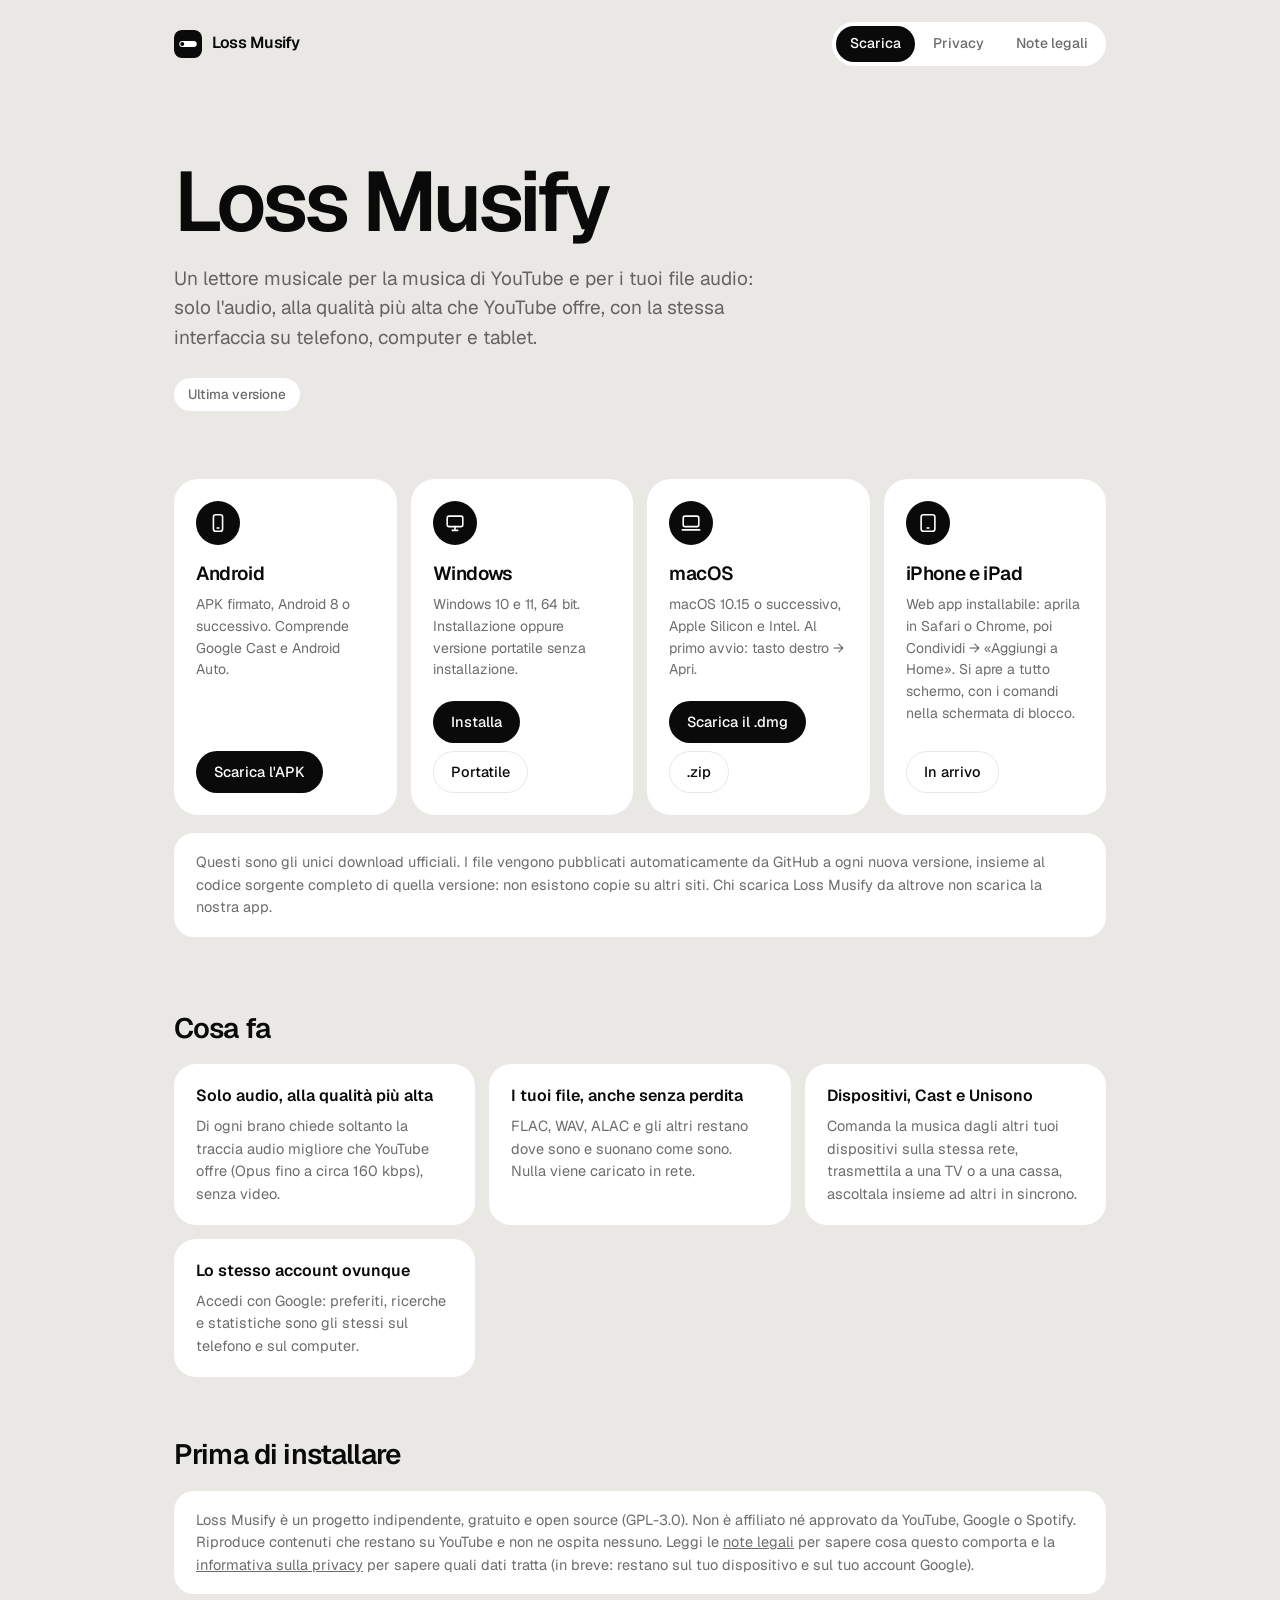
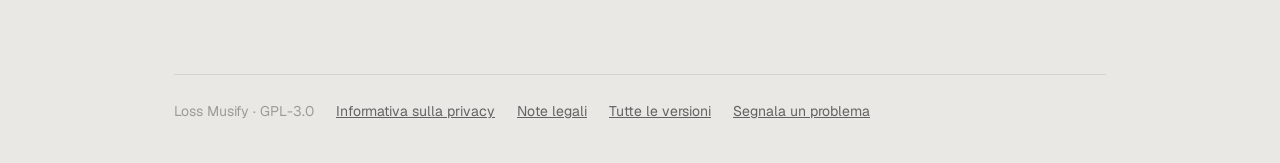
==== index.html @ 11bbf7fd "Sito pubblico: download, informativa sulla privacy, note legali Co-Authored-By: Claude Opus 5.5 <nor" ====
<!doctype html>
<html lang="it">
  <head>
    <meta charset="utf-8" />
    <meta name="viewport" content="width=device-width, initial-scale=1" />
    <title>Loss Musify — scarica</title>
    <meta name="description" content="Loss Musify per Android, Windows, macOS e iPhone. Download ufficiali, solo da GitHub." />
    <link rel="icon" href="assets/favicon-32.png" />
    <link rel="apple-touch-icon" href="assets/apple-touch-icon.png" />
    <link rel="stylesheet" href="assets/site.css" />
  </head>
  <body>
    <div class="wrap">
      <header class="bar">
        <a class="brand" href="./"><img src="assets/icon.svg" alt="" />Loss Musify</a>
        <nav class="nav">
          <a href="./" aria-current="page">Scarica</a>
          <a href="privacy.html">Privacy</a>
          <a href="legal.html">Note legali</a>
        </nav>
      </header>

      <section class="hero">
        <h1>Loss Musify</h1>
        <p>
          Un lettore musicale per la musica di YouTube e per i tuoi file audio: solo l'audio, alla
          qualità più alta che YouTube offre, con la stessa interfaccia su telefono, computer e tablet.
        </p>
        <span class="version" id="version">Ultima versione</span>
      </section>

      <div class="grid" id="downloads">
        <article class="card" data-os="android">
          <div class="card-glyph" aria-hidden="true">
            <svg width="22" height="22" viewBox="0 0 24 24" fill="none" stroke="currentColor" stroke-width="1.75" stroke-linecap="round"><rect x="7" y="3" width="10" height="18" rx="2.5"/><path d="M11 17.5h2"/></svg>
          </div>
          <h3>Android</h3>
          <p>APK firmato, Android 8 o successivo. Comprende Google Cast e Android Auto.</p>
          <div class="actions">
            <a class="btn" data-file="LossMusify-Android.apk">Scarica l'APK</a>
          </div>
        </article>

        <article class="card" data-os="windows">
          <div class="card-glyph" aria-hidden="true">
            <svg width="22" height="22" viewBox="0 0 24 24" fill="none" stroke="currentColor" stroke-width="1.75" stroke-linecap="round"><rect x="3.5" y="4.5" width="17" height="11.5" rx="2"/><path d="M9 20h6M12 16v4"/></svg>
          </div>
          <h3>Windows</h3>
          <p>Windows 10 e 11, 64 bit. Installazione oppure versione portatile senza installazione.</p>
          <div class="actions">
            <a class="btn" data-file="LossMusify-Windows-Setup.exe">Installa</a>
            <a class="btn is-quiet" data-file="LossMusify-Windows-Portable.exe">Portatile</a>
          </div>
        </article>

        <article class="card" data-os="mac">
          <div class="card-glyph" aria-hidden="true">
            <svg width="22" height="22" viewBox="0 0 24 24" fill="none" stroke="currentColor" stroke-width="1.75" stroke-linecap="round"><rect x="3.5" y="4.5" width="17" height="11.5" rx="2"/><path d="M2.5 19.5h19"/></svg>
          </div>
          <h3>macOS</h3>
          <p>macOS 10.15 o successivo, Apple Silicon e Intel. Al primo avvio: tasto destro → Apri.</p>
          <div class="actions">
            <a class="btn" data-file="LossMusify-macOS.dmg">Scarica il .dmg</a>
            <a class="btn is-quiet" data-file="LossMusify-macOS.zip">.zip</a>
          </div>
        </article>

        <article class="card" data-os="ios">
          <div class="card-glyph" aria-hidden="true">
            <svg width="22" height="22" viewBox="0 0 24 24" fill="none" stroke="currentColor" stroke-width="1.75" stroke-linecap="round"><rect x="4.5" y="3" width="15" height="18" rx="2.5"/><path d="M11 17.5h2"/></svg>
          </div>
          <h3>iPhone e iPad</h3>
          <p>
            Web app installabile: aprila in Safari o Chrome, poi Condividi → «Aggiungi a Home». Si apre a
            tutto schermo, con i comandi nella schermata di blocco.
          </p>
          <div class="actions">
            <a class="btn" id="webapp">Apri la web app</a>
          </div>
        </article>
      </div>

      <p class="note">
        Questi sono gli unici download ufficiali. I file vengono pubblicati automaticamente da GitHub a ogni
        nuova versione, insieme al codice sorgente completo di quella versione: non esistono copie su altri
        siti. Chi scarica Loss Musify da altrove non scarica la nostra app.
      </p>

      <section class="section">
        <h2>Cosa fa</h2>
        <div class="features">
          <div class="feature">
            <h3>Solo audio, alla qualità più alta</h3>
            <p>Di ogni brano chiede soltanto la traccia audio migliore che YouTube offre (Opus fino a circa 160 kbps), senza video.</p>
          </div>
          <div class="feature">
            <h3>I tuoi file, anche senza perdita</h3>
            <p>FLAC, WAV, ALAC e gli altri restano dove sono e suonano come sono. Nulla viene caricato in rete.</p>
          </div>
          <div class="feature">
            <h3>Dispositivi, Cast e Unisono</h3>
            <p>Comanda la musica dagli altri tuoi dispositivi sulla stessa rete, trasmettila a una TV o a una cassa, ascoltala insieme ad altri in sincrono.</p>
          </div>
          <div class="feature">
            <h3>Lo stesso account ovunque</h3>
            <p>Accedi con Google: preferiti, ricerche e statistiche sono gli stessi sul telefono e sul computer.</p>
          </div>
        </div>
      </section>

      <section class="section">
        <h2>Prima di installare</h2>
        <p class="note" style="margin-top: 0">
          Loss Musify è un progetto indipendente, gratuito e open source (GPL-3.0). Non è affiliato né approvato
          da YouTube, Google o Spotify. Riproduce contenuti che restano su YouTube e non ne ospita nessuno. Leggi
          le <a href="legal.html">note legali</a> per sapere cosa questo comporta e la
          <a href="privacy.html">informativa sulla privacy</a> per sapere quali dati tratta (in breve: restano sul
          tuo dispositivo e sul tuo account Google).
        </p>
      </section>

      <footer class="foot">
        <span>Loss Musify · GPL-3.0</span>
        <a href="privacy.html">Informativa sulla privacy</a>
        <a href="legal.html">Note legali</a>
        <a href="https://github.com/federicogranati/LossMusify-releases/releases">Tutte le versioni</a>
        <a href="https://github.com/federicogranati/LossMusify-releases/issues">Segnala un problema</a>
      </footer>
    </div>

    <script src="assets/site-config.js"></script>
    <script>
      (function () {
        var repo = 'federicogranati/LossMusify-releases';
        var latest = 'https://github.com/' + repo + '/releases/latest/download/';
        document.querySelectorAll('[data-file]').forEach(function (a) {
          a.href = latest + a.dataset.file;
        });

        // The web app for iPhone and iPad.
        var web = document.getElementById('webapp');
        if (window.LOSS_MUSIFY && window.LOSS_MUSIFY.webApp) {
          web.href = window.LOSS_MUSIFY.webApp;
        } else {
          web.textContent = 'In arrivo';
          web.classList.add('is-quiet');
          web.removeAttribute('href');
        }

        // The visitor's own system first, outlined.
        var ua = navigator.userAgent;
        var os = /Android/i.test(ua) ? 'android' : /iPhone|iPad|iPod/i.test(ua) || (/Macintosh/.test(ua) && navigator.maxTouchPoints > 1) ? 'ios' : /Mac OS X/.test(ua) ? 'mac' : /Windows/.test(ua) ? 'windows' : '';
        var mine = os && document.querySelector('[data-os="' + os + '"]');
        if (mine) {
          mine.classList.add('is-you');
          mine.parentNode.prepend(mine);
        }

        // The version, from the public release itself.
        fetch('https://api.github.com/repos/' + repo + '/releases/latest')
          .then(function (r) { return r.ok ? r.json() : null; })
          .then(function (release) {
            if (!release || !release.tag_name) {
              // No public release yet: no buttons that lead nowhere.
              document.getElementById('version').textContent = 'Prima versione pubblica in arrivo';
              document.querySelectorAll('[data-file]').forEach(function (a) {
                a.removeAttribute('href');
                a.classList.add('is-quiet');
                a.textContent = 'In arrivo';
              });
              return;
            }
            var date = new Date(release.published_at).toLocaleDateString('it-IT', { day: 'numeric', month: 'long', year: 'numeric' });
            document.getElementById('version').textContent = 'Versione ' + release.tag_name.replace(/^v/, '') + ' · ' + date;
          })
          .catch(function () {});
      })();
    </script>
  </body>
</html>
---- assets/site.css ----
/* Loss Musify — the public site. The app's own language: warm-gray canvas, black and white
   components, one font (Geist, served from here), no gradients, no glows, no third parties. */

@font-face {
  font-family: 'Geist';
  src: url('Geist-Variable.woff2') format('woff2');
  font-weight: 100 900;
  font-display: swap;
}

:root {
  --canvas: #eae8e4;
  --surface: #ffffff;
  --ink: #0a0a0a;
  --ink-2: rgb(10 10 10 / 0.6);
  --ink-3: rgb(10 10 10 / 0.34);
  --line: rgb(10 10 10 / 0.09);
  --on-ink: #ffffff;
}

@media (prefers-color-scheme: dark) {
  :root {
    --canvas: #121110;
    --surface: #1f1e1c;
    --ink: #f4f2ee;
    --ink-2: rgb(244 242 238 / 0.62);
    --ink-3: rgb(244 242 238 / 0.36);
    --line: rgb(244 242 238 / 0.1);
    --on-ink: #0a0a0a;
  }
}

* {
  box-sizing: border-box;
}

html {
  -webkit-text-size-adjust: 100%;
}

body {
  margin: 0;
  background: var(--canvas);
  color: var(--ink);
  font: 400 16px/1.55 'Geist', system-ui, -apple-system, sans-serif;
  -webkit-font-smoothing: antialiased;
}

a {
  color: inherit;
}

.wrap {
  max-width: 980px;
  margin: 0 auto;
  padding: 0 24px;
}

/* ── Top bar ── */

.bar {
  display: flex;
  align-items: center;
  justify-content: space-between;
  gap: 16px;
  padding: 22px 0;
}

.brand {
  display: inline-flex;
  align-items: center;
  gap: 10px;
  font-weight: 600;
  letter-spacing: -0.02em;
  text-decoration: none;
}

.brand img {
  width: 28px;
  height: 28px;
  border-radius: 8px;
}

.nav {
  display: flex;
  gap: 4px;
  padding: 4px;
  border-radius: 999px;
  background: var(--surface);
}

.nav a {
  padding: 7px 14px;
  border-radius: 999px;
  font-size: 14px;
  font-weight: 500;
  text-decoration: none;
  color: var(--ink-2);
}

.nav a:hover,
.nav a[aria-current='page'] {
  background: var(--ink);
  color: var(--on-ink);
}

/* ── Hero ── */

.hero {
  padding: 72px 0 40px;
}

.hero h1 {
  margin: 0;
  font-size: clamp(44px, 8vw, 84px);
  font-weight: 600;
  line-height: 1;
  letter-spacing: -0.045em;
}

.hero p {
  max-width: 600px;
  margin: 20px 0 0;
  font-size: 19px;
  color: var(--ink-2);
}

.version {
  display: inline-flex;
  margin-top: 26px;
  padding: 6px 14px;
  border-radius: 999px;
  background: var(--surface);
  font-size: 13.5px;
  font-weight: 500;
  color: var(--ink-2);
}

/* ── Downloads ── */

.grid {
  display: grid;
  grid-template-columns: repeat(auto-fill, minmax(220px, 1fr));
  gap: 14px;
  margin: 28px 0 0;
}

.card {
  display: flex;
  flex-direction: column;
  gap: 6px;
  padding: 22px;
  border-radius: 24px;
  background: var(--surface);
}

.card.is-you {
  outline: 2px solid var(--ink);
}

.card-glyph {
  width: 44px;
  height: 44px;
  border-radius: 50%;
  display: grid;
  place-items: center;
  background: var(--ink);
  color: var(--on-ink);
  margin-bottom: 8px;
}

.card h3 {
  margin: 0;
  font-size: 19px;
  font-weight: 600;
  letter-spacing: -0.02em;
}

.card p {
  margin: 0;
  font-size: 14px;
  color: var(--ink-2);
}

.card .actions {
  display: flex;
  flex-wrap: wrap;
  gap: 8px;
  margin-top: auto;
  padding-top: 14px;
}

.btn {
  display: inline-flex;
  align-items: center;
  justify-content: center;
  height: 42px;
  padding: 0 18px;
  border-radius: 21px;
  font: inherit;
  font-size: 14.5px;
  font-weight: 500;
  text-decoration: none;
  white-space: nowrap;
  background: var(--ink);
  color: var(--on-ink);
  border: 0;
  cursor: pointer;
  transition: transform 160ms cubic-bezier(0.34, 1.3, 0.64, 1);
}

.btn:active {
  transform: scale(0.95);
}

.btn.is-quiet {
  background: transparent;
  color: var(--ink);
  box-shadow: inset 0 0 0 1px var(--line);
}

/* ── Sections and text pages ── */

.section {
  padding: 56px 0 0;
}

.section h2,
.doc h1 {
  margin: 0 0 14px;
  font-size: 28px;
  font-weight: 600;
  letter-spacing: -0.03em;
}

.features {
  display: grid;
  grid-template-columns: repeat(auto-fill, minmax(260px, 1fr));
  gap: 14px;
}

.feature {
  padding: 20px 22px;
  border-radius: 22px;
  background: var(--surface);
}

.feature h3 {
  margin: 0 0 6px;
  font-size: 16px;
  font-weight: 600;
}

.feature p {
  margin: 0;
  font-size: 14.5px;
  color: var(--ink-2);
}

.note {
  margin-top: 18px;
  padding: 18px 22px;
  border-radius: 20px;
  background: var(--surface);
  font-size: 14.5px;
  color: var(--ink-2);
}

.doc {
  max-width: 760px;
  padding: 40px 0 0;
}

.doc h2 {
  margin: 36px 0 10px;
  font-size: 20px;
  font-weight: 600;
  letter-spacing: -0.02em;
}

.doc p,
.doc li {
  color: var(--ink-2);
}

.doc strong {
  color: var(--ink);
  font-weight: 600;
}

.doc .updated {
  font-size: 14px;
  color: var(--ink-3);
}

.steps {
  margin: 10px 0 0;
  padding-left: 20px;
  color: var(--ink-2);
}

/* ── Footer ── */

.foot {
  margin: 80px 0 0;
  padding: 26px 0 40px;
  border-top: 1px solid var(--line);
  display: flex;
  flex-wrap: wrap;
  gap: 10px 22px;
  font-size: 14px;
  color: var(--ink-3);
}

.foot a {
  color: var(--ink-2);
}

@media (max-width: 600px) {
  .nav a {
    padding: 7px 10px;
  }
  .hero {
    padding-top: 40px;
  }
}
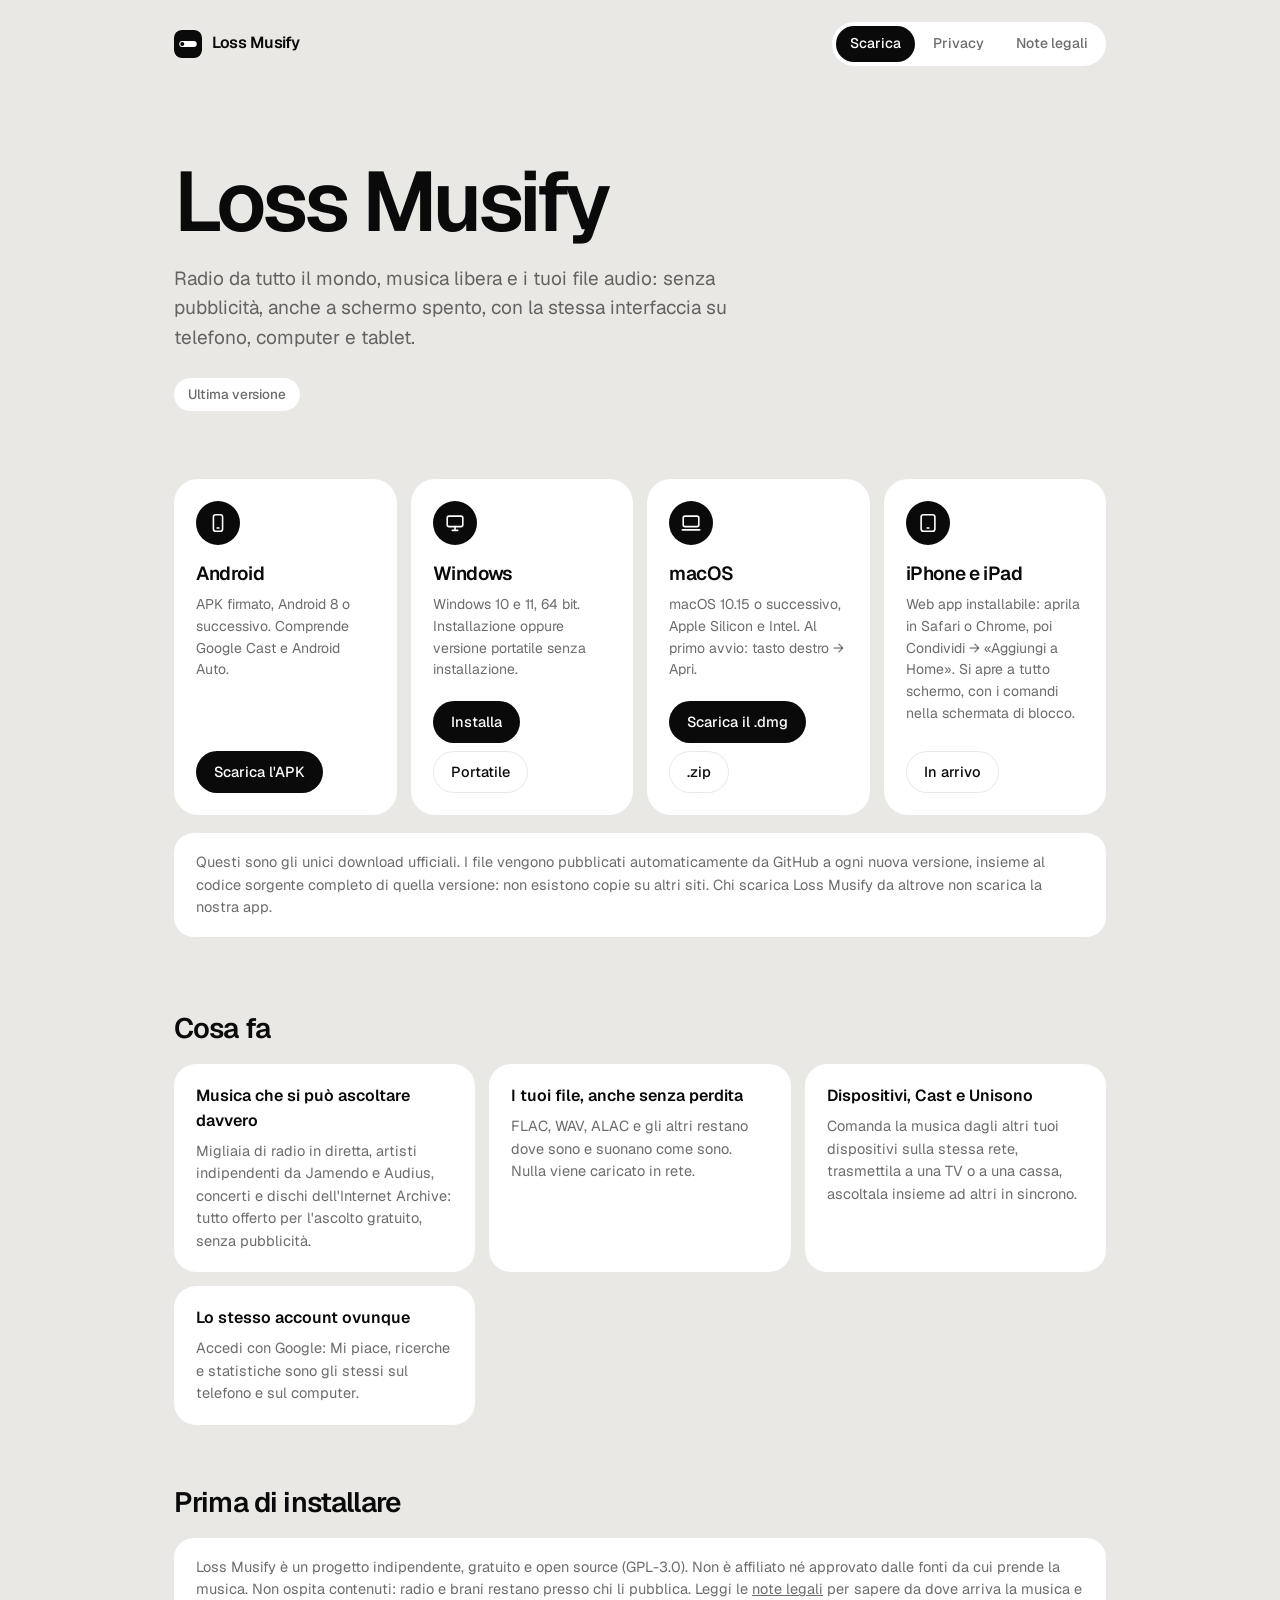
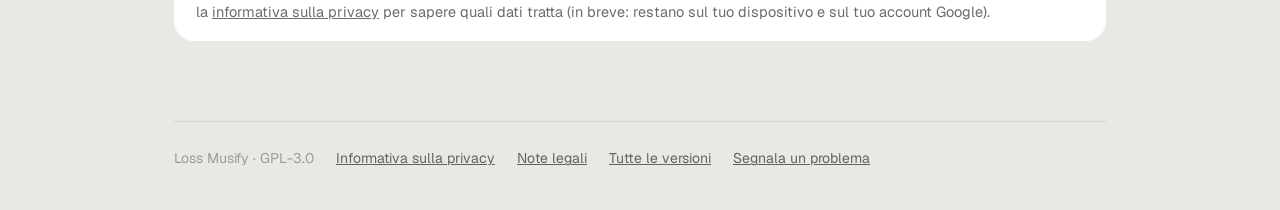
==== commit ced764c9: "Site: only legal sources (radio, Jamendo, Audius, Internet Archive); privacy and legal pages rewritt" ====
--- a/index.html
+++ b/index.html
@@ -23,8 +23,8 @@
       <section class="hero">
         <h1>Loss Musify</h1>
         <p>
-          Un lettore musicale per la musica di YouTube e per i tuoi file audio: solo l'audio, alla
-          qualità più alta che YouTube offre, con la stessa interfaccia su telefono, computer e tablet.
+          Radio da tutto il mondo, musica libera e i tuoi file audio: senza pubblicità, anche a schermo
+          spento, con la stessa interfaccia su telefono, computer e tablet.
         </p>
         <span class="version" id="version">Ultima versione</span>
       </section>
@@ -90,8 +90,8 @@
         <h2>Cosa fa</h2>
         <div class="features">
           <div class="feature">
-            <h3>Solo audio, alla qualità più alta</h3>
-            <p>Di ogni brano chiede soltanto la traccia audio migliore che YouTube offre (Opus fino a circa 160 kbps), senza video.</p>
+            <h3>Musica che si può ascoltare davvero</h3>
+            <p>Migliaia di radio in diretta, artisti indipendenti da Jamendo e Audius, concerti e dischi dell'Internet Archive: tutto offerto per l'ascolto gratuito, senza pubblicità.</p>
           </div>
           <div class="feature">
             <h3>I tuoi file, anche senza perdita</h3>
@@ -103,7 +103,7 @@
           </div>
           <div class="feature">
             <h3>Lo stesso account ovunque</h3>
-            <p>Accedi con Google: preferiti, ricerche e statistiche sono gli stessi sul telefono e sul computer.</p>
+            <p>Accedi con Google: Mi piace, ricerche e statistiche sono gli stessi sul telefono e sul computer.</p>
           </div>
         </div>
       </section>
@@ -112,8 +112,8 @@
         <h2>Prima di installare</h2>
         <p class="note" style="margin-top: 0">
           Loss Musify è un progetto indipendente, gratuito e open source (GPL-3.0). Non è affiliato né approvato
-          da YouTube, Google o Spotify. Riproduce contenuti che restano su YouTube e non ne ospita nessuno. Leggi
-          le <a href="legal.html">note legali</a> per sapere cosa questo comporta e la
+          dalle fonti da cui prende la musica. Non ospita contenuti: radio e brani restano presso chi li pubblica.
+          Leggi le <a href="legal.html">note legali</a> per sapere da dove arriva la musica e la
           <a href="privacy.html">informativa sulla privacy</a> per sapere quali dati tratta (in breve: restano sul
           tuo dispositivo e sul tuo account Google).
         </p>
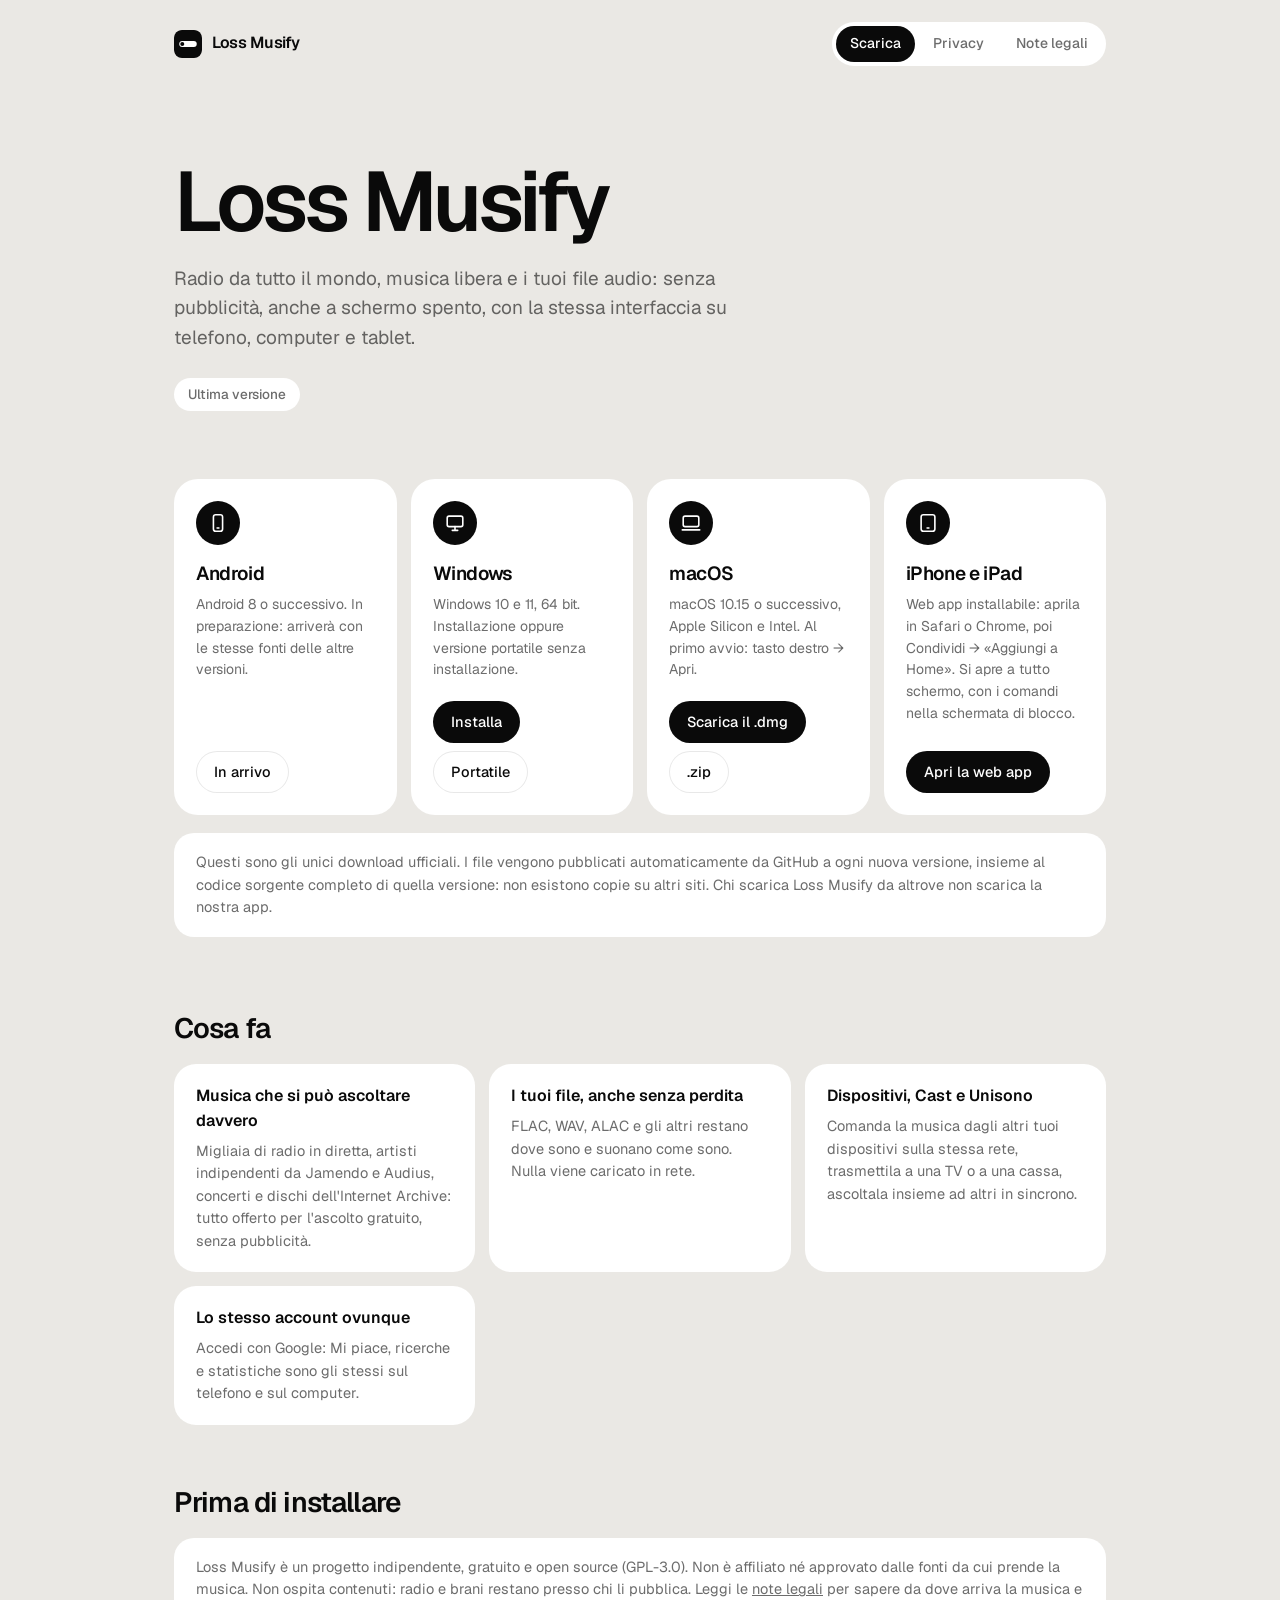
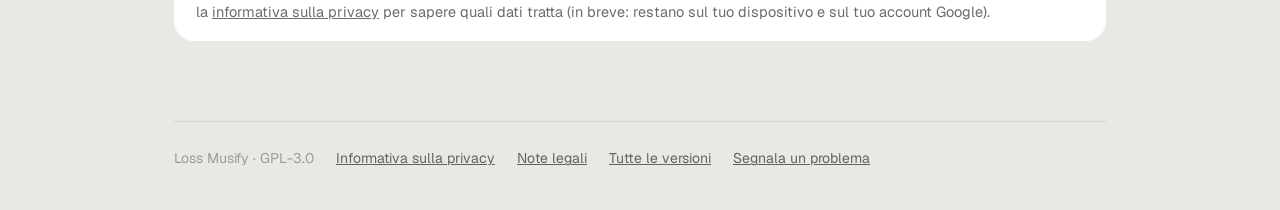
==== commit a0af1dc4: "Site: Android coming soon, web app at /app/ Co-Authored-By: Claude Sonnet 5.5 <noreply@anthropic.com" ====
--- a/index.html
+++ b/index.html
@@ -35,9 +35,9 @@
             <svg width="22" height="22" viewBox="0 0 24 24" fill="none" stroke="currentColor" stroke-width="1.75" stroke-linecap="round"><rect x="7" y="3" width="10" height="18" rx="2.5"/><path d="M11 17.5h2"/></svg>
           </div>
           <h3>Android</h3>
-          <p>APK firmato, Android 8 o successivo. Comprende Google Cast e Android Auto.</p>
+          <p>Android 8 o successivo. In preparazione: arriverà con le stesse fonti delle altre versioni.</p>
           <div class="actions">
-            <a class="btn" data-file="LossMusify-Android.apk">Scarica l'APK</a>
+            <a class="btn is-quiet">In arrivo</a>
           </div>
         </article>
 
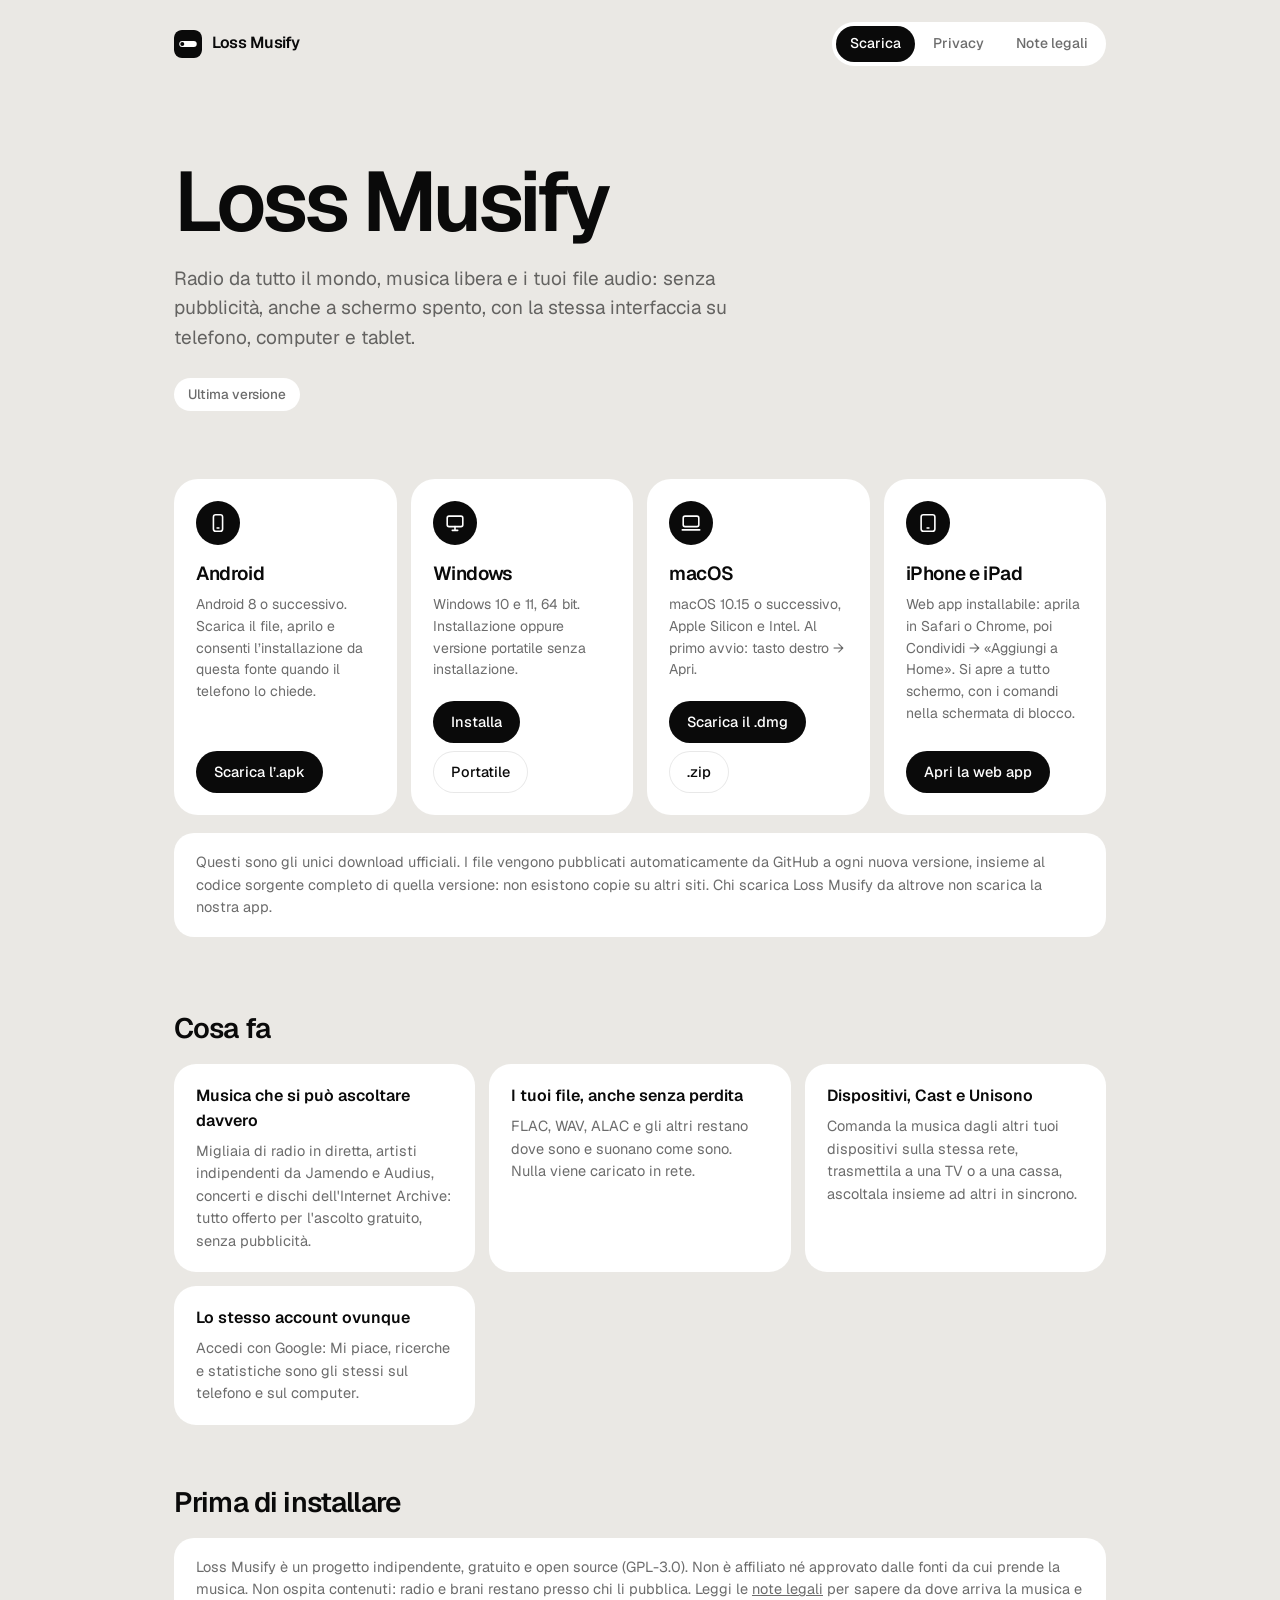
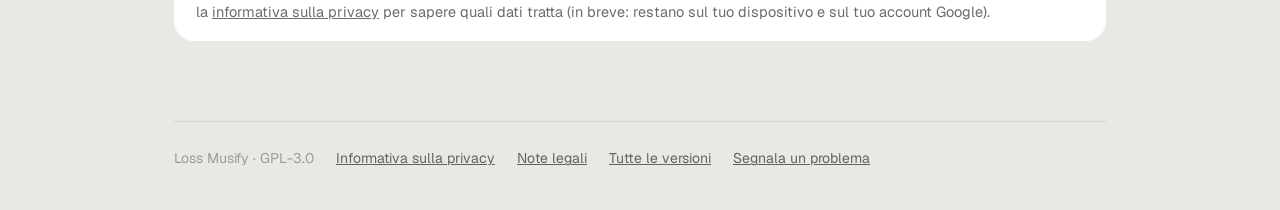
==== commit bd8e0ec7: "Site: Android download is back Co-Authored-By: Claude Sonnet 5.5 <noreply@anthropic.com>" ====
--- a/index.html
+++ b/index.html
@@ -35,9 +35,9 @@
             <svg width="22" height="22" viewBox="0 0 24 24" fill="none" stroke="currentColor" stroke-width="1.75" stroke-linecap="round"><rect x="7" y="3" width="10" height="18" rx="2.5"/><path d="M11 17.5h2"/></svg>
           </div>
           <h3>Android</h3>
-          <p>Android 8 o successivo. In preparazione: arriverà con le stesse fonti delle altre versioni.</p>
+          <p>Android 8 o successivo. Scarica il file, aprilo e consenti l’installazione da questa fonte quando il telefono lo chiede.</p>
           <div class="actions">
-            <a class="btn is-quiet">In arrivo</a>
+            <a class="btn" data-file="LossMusify-Android.apk">Scarica l’.apk</a>
           </div>
         </article>
 
